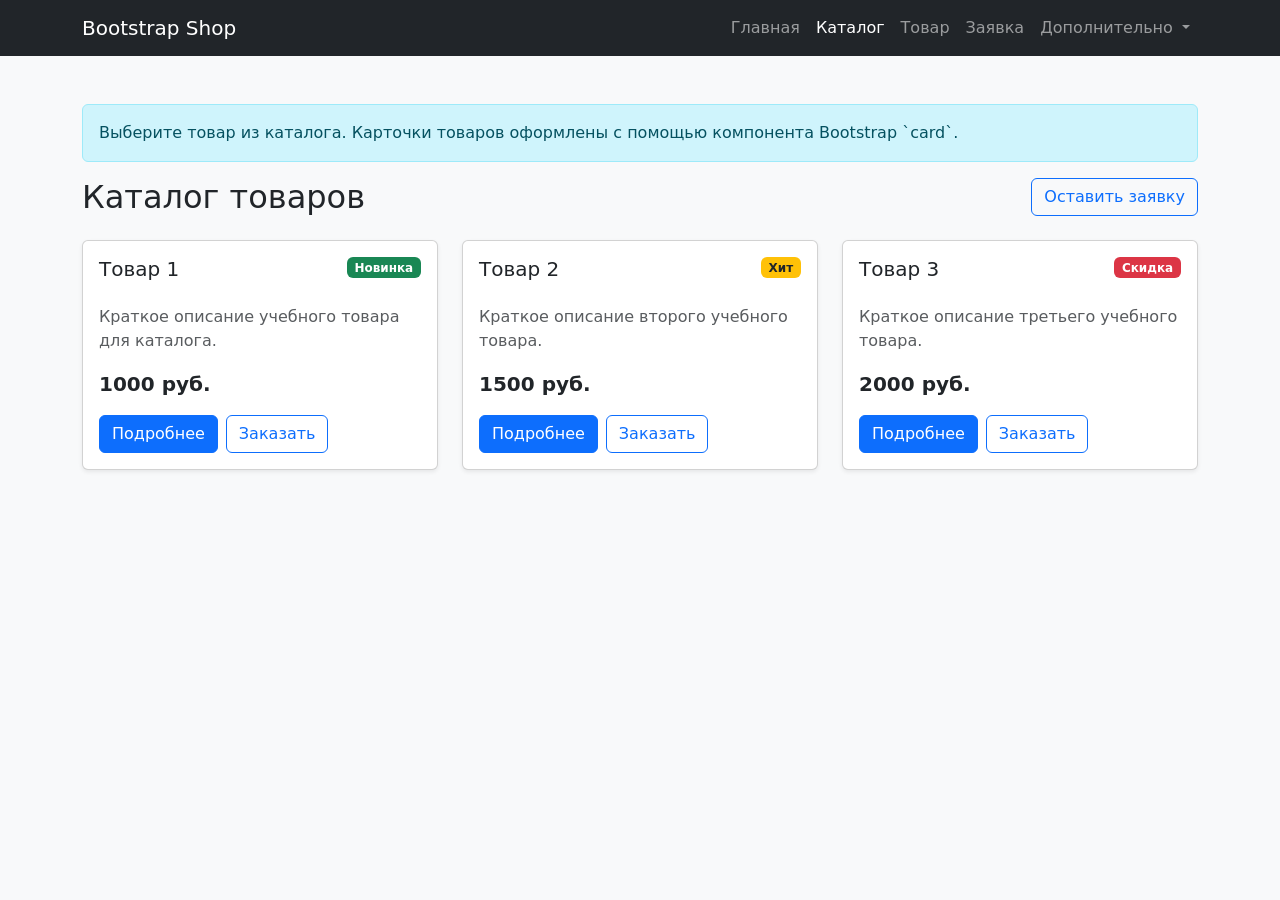
==== catalog.html @ 9eaaba3e "feat: add Bootstrap components pages" ====
<!DOCTYPE html>
<html lang="ru">
<head>
  <meta charset="UTF-8">
  <meta name="viewport" content="width=device-width, initial-scale=1.0">
  <title>Каталог — Bootstrap Shop</title>
  <link
    href="https://cdn.jsdelivr.net/npm/bootstrap@5.3.8/dist/css/bootstrap.min.css"
    rel="stylesheet"
  >
  <link rel="stylesheet" href="css/custom.css">
</head>
<body class="bg-light">
  <nav class="navbar navbar-expand-lg navbar-dark bg-dark">
    <div class="container">
      <a class="navbar-brand" href="index.html">Bootstrap Shop</a>
      <button
        class="navbar-toggler"
        type="button"
        data-bs-toggle="collapse"
        data-bs-target="#mainNavbar"
        aria-controls="mainNavbar"
        aria-expanded="false"
        aria-label="Переключить навигацию"
      >
        <span class="navbar-toggler-icon"></span>
      </button>
      <div class="collapse navbar-collapse" id="mainNavbar">
        <ul class="navbar-nav ms-auto">
          <li class="nav-item">
            <a class="nav-link" href="index.html">Главная</a>
          </li>
          <li class="nav-item">
            <a class="nav-link active" aria-current="page" href="catalog.html">Каталог</a>
          </li>
          <li class="nav-item">
            <a class="nav-link" href="product.html">Товар</a>
          </li>
          <li class="nav-item">
            <a class="nav-link" href="order.html">Заявка</a>
          </li>
          <li class="nav-item dropdown">
            <a
              class="nav-link dropdown-toggle"
              href="#"
              role="button"
              data-bs-toggle="dropdown"
              aria-expanded="false"
            >
              Дополнительно
            </a>
            <ul class="dropdown-menu">
              <li><a class="dropdown-item" href="catalog.html">Все товары</a></li>
              <li><a class="dropdown-item" href="order.html">Оформить заявку</a></li>
              <li><a class="dropdown-item" href="index.html#popular">Популярное</a></li>
            </ul>
          </li>
        </ul>
      </div>
    </div>
  </nav>

  <main class="container my-5">
    <div class="alert alert-info" role="alert">
      Выберите товар из каталога. Карточки товаров оформлены с помощью компонента Bootstrap `card`.
    </div>
    <div class="d-flex justify-content-between align-items-center mb-4">
      <h1 class="h2 mb-0">Каталог товаров</h1>
      <a class="btn btn-outline-primary" href="order.html">
        Оставить заявку
      </a>
    </div>
    <div class="row g-4">
      <div class="col-12 col-md-6 col-lg-4">
        <div class="card h-100 shadow-sm">
          <div class="card-body d-flex flex-column">
            <div class="d-flex justify-content-between align-items-start mb-3">
              <h2 class="card-title h5">Товар 1</h2>
              <span class="badge bg-success">Новинка</span>
            </div>
            <p class="card-text text-muted">
              Краткое описание учебного товара для каталога.
            </p>
            <p class="fw-bold fs-5 mt-auto">1000 руб.</p>
            <div class="d-flex gap-2">
              <a class="btn btn-primary" href="product.html">Подробнее</a>
              <button
                class="btn btn-outline-primary"
                type="button"
                data-bs-toggle="modal"
                data-bs-target="#orderModal"
              >
                Заказать
              </button>
            </div>
          </div>
        </div>
      </div>
      <div class="col-12 col-md-6 col-lg-4">
        <div class="card h-100 shadow-sm">
          <div class="card-body d-flex flex-column">
            <div class="d-flex justify-content-between align-items-start mb-3">
              <h2 class="card-title h5">Товар 2</h2>
              <span class="badge bg-warning text-dark">Хит</span>
            </div>
            <p class="card-text text-muted">
              Краткое описание второго учебного товара.
            </p>
            <p class="fw-bold fs-5 mt-auto">1500 руб.</p>
            <div class="d-flex gap-2">
              <a class="btn btn-primary" href="product.html">Подробнее</a>
              <button
                class="btn btn-outline-primary"
                type="button"
                data-bs-toggle="modal"
                data-bs-target="#orderModal"
              >
                Заказать
              </button>
            </div>
          </div>
        </div>
      </div>
      <div class="col-12 col-md-6 col-lg-4">
        <div class="card h-100 shadow-sm">
          <div class="card-body d-flex flex-column">
            <div class="d-flex justify-content-between align-items-start mb-3">
              <h2 class="card-title h5">Товар 3</h2>
              <span class="badge bg-danger">Скидка</span>
            </div>
            <p class="card-text text-muted">
              Краткое описание третьего учебного товара.
            </p>
            <p class="fw-bold fs-5 mt-auto">2000 руб.</p>
            <div class="d-flex gap-2">
              <a class="btn btn-primary" href="product.html">Подробнее</a>
              <button
                class="btn btn-outline-primary"
                type="button"
                data-bs-toggle="modal"
                data-bs-target="#orderModal"
              >
                Заказать
              </button>
            </div>
          </div>
        </div>
      </div>
    </div>
  </main>

  <div
    class="modal fade"
    id="orderModal"
    tabindex="-1"
    aria-labelledby="orderModalLabel"
    aria-hidden="true"
  >
    <div class="modal-dialog">
      <div class="modal-content">
        <div class="modal-header">
          <h2 class="modal-title h5" id="orderModalLabel">
            Быстрая заявка
          </h2>
          <button
            type="button"
            class="btn-close"
            data-bs-dismiss="modal"
            aria-label="Закрыть"
          ></button>
        </div>
        <div class="modal-body">
          <p class="text-muted">
            Оставьте контактные данные, и менеджер свяжется с вами.
          </p>
          <form>
            <div class="mb-3">
              <label for="modal-name" class="form-label">Имя</label>
              <input id="modal-name" type="text" class="form-control" required>
            </div>
            <div class="mb-3">
              <label for="modal-phone" class="form-label">Телефон</label>
              <input id="modal-phone" type="tel" class="form-control" required>
            </div>
            <div class="form-check mb-3">
              <input id="modal-agree" class="form-check-input" type="checkbox" required>
              <label class="form-check-label" for="modal-agree">
                Согласен на обработку данных
              </label>
            </div>
          </form>
        </div>
        <div class="modal-footer">
          <button type="button" class="btn btn-secondary" data-bs-dismiss="modal">
            Закрыть
          </button>
          <button type="button" class="btn btn-primary">
            Отправить
          </button>
        </div>
      </div>
    </div>
  </div>

  <script
    src="https://cdn.jsdelivr.net/npm/bootstrap@5.3.8/dist/js/bootstrap.bundle.min.js">
  </script>
</body>
</html>
---- css/custom.css ----
body {
  min-height: 100vh;
}

.placeholder-box {
  min-height: 240px;
}

.placeholder-image {
  min-height: 320px;
}

.card-img-top {
  height: 180px;
  object-fit: cover;
}
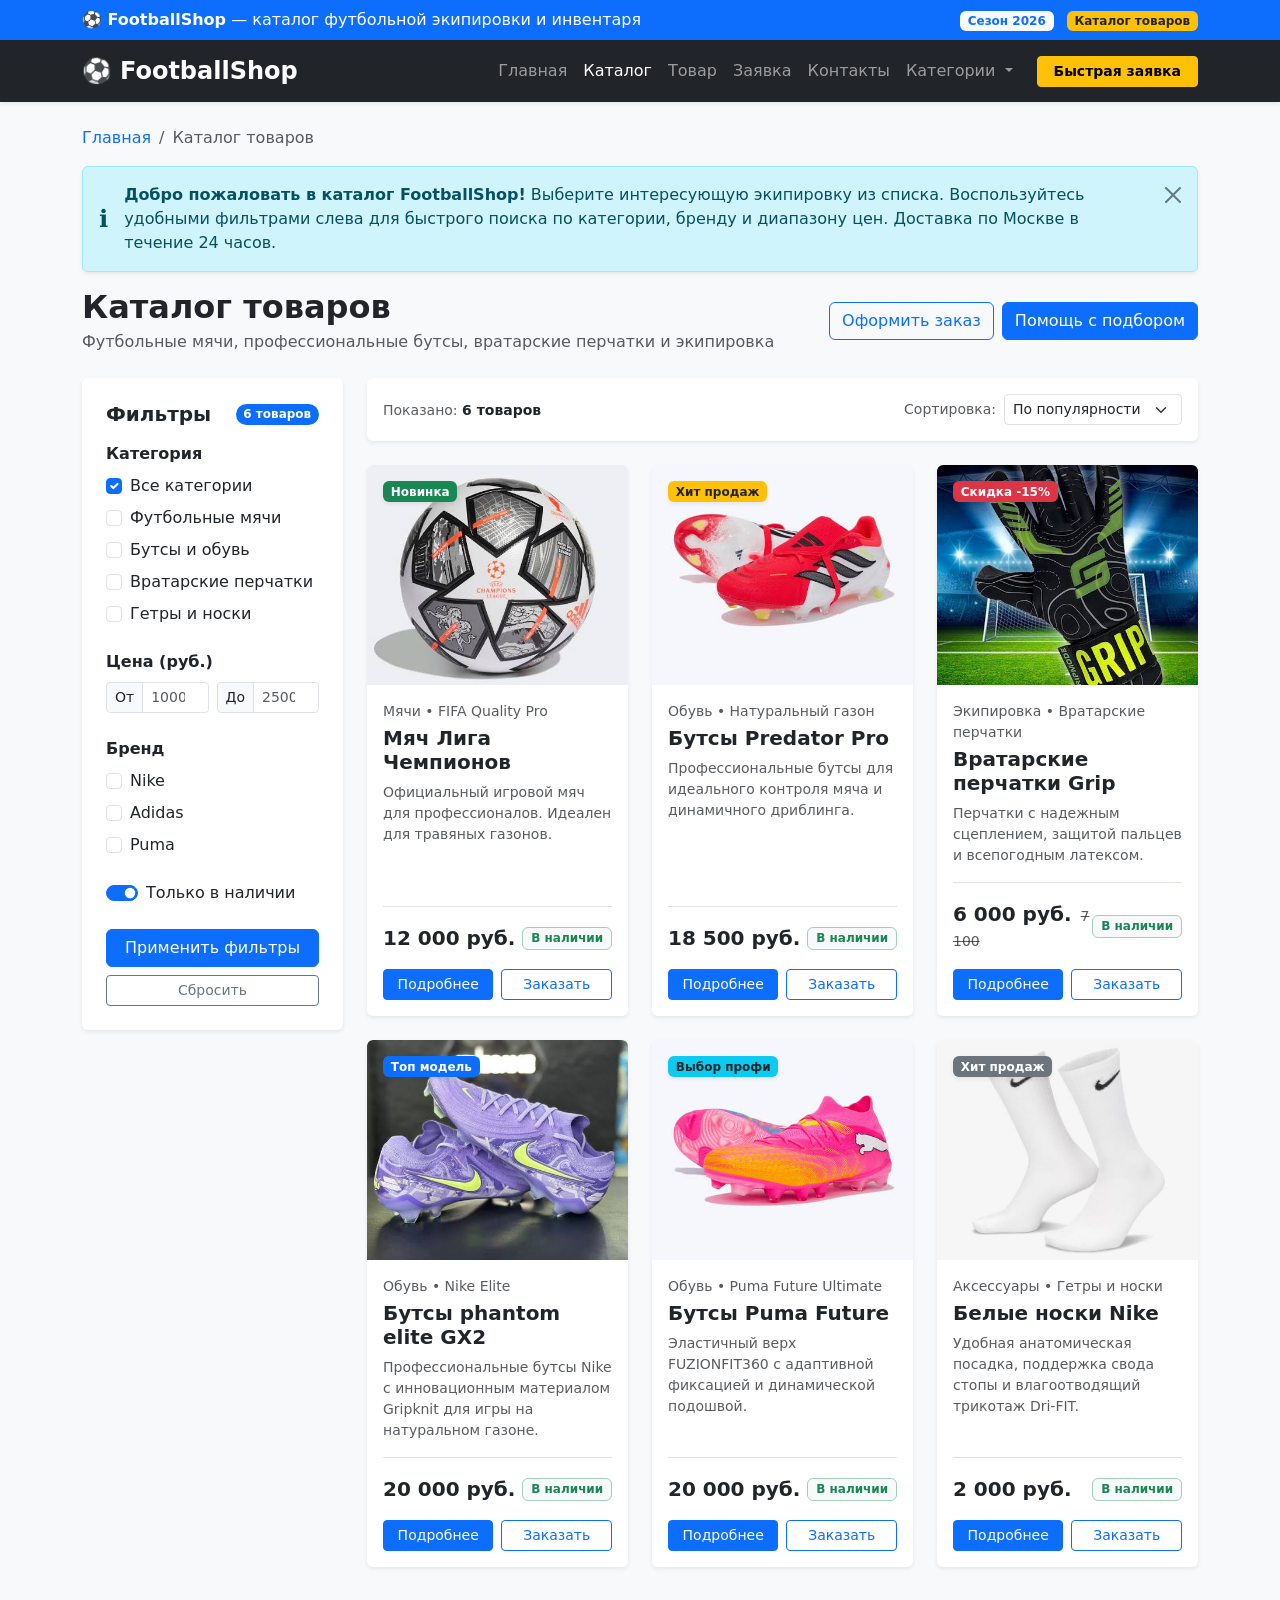
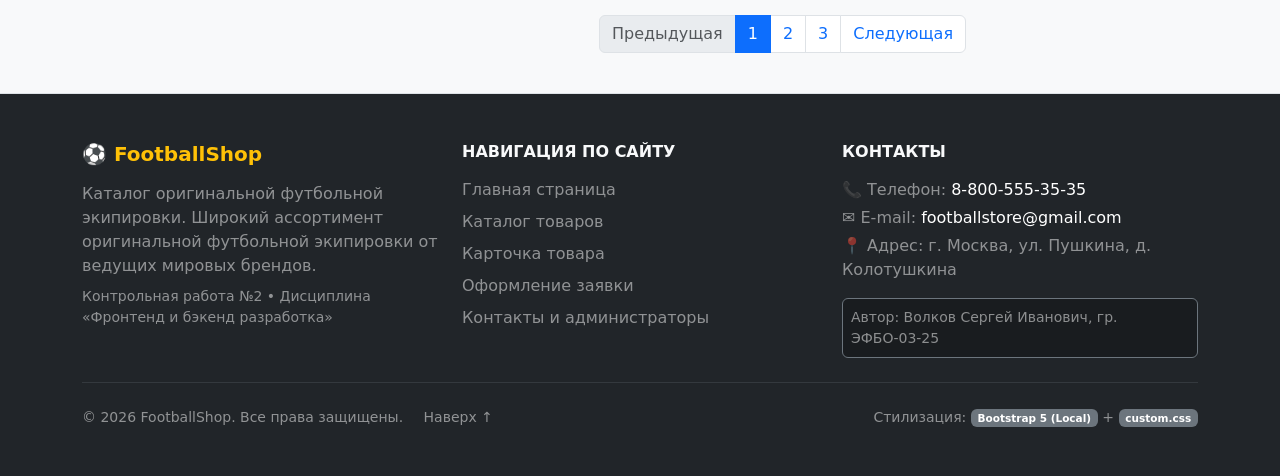
==== commit d5f377f2: "fix: prepare Bootstrap project for submission" ====
--- a/catalog.html
+++ b/catalog.html
@@ -3,17 +3,42 @@
 <head>
   <meta charset="UTF-8">
   <meta name="viewport" content="width=device-width, initial-scale=1.0">
-  <title>Каталог — Bootstrap Shop</title>
-  <link
-    href="https://cdn.jsdelivr.net/npm/bootstrap@5.3.8/dist/css/bootstrap.min.css"
-    rel="stylesheet"
-  >
+  <meta name="description" content="Каталог футбольной экипировки интернет-магазина FootballShop. Мячи, бутсы, перчатки и аксессуары.">
+  <meta property="og:type" content="website">
+  <meta property="og:title" content="Каталог товаров — FootballShop">
+  <meta property="og:description" content="Широкий ассортимент футбольных товаров от мировых брендов.">
+  <meta property="og:image" content="images/ball.jpg">
+  <title>Каталог товаров — FootballShop</title>
+
+  <!-- Локальное подключение Bootstrap 5 CSS -->
+  <link rel="stylesheet" href="vendor/bootstrap/css/bootstrap.min.css">
+  <!-- Пользовательский файл стилей после Bootstrap -->
   <link rel="stylesheet" href="css/custom.css">
 </head>
-<body class="bg-light">
-  <nav class="navbar navbar-expand-lg navbar-dark bg-dark">
+<body class="bg-light" id="top">
+
+  <!-- Верхняя информационная полоса (Header Top Bar) -->
+  <header class="bg-primary text-white py-2">
     <div class="container">
-      <a class="navbar-brand" href="index.html">Bootstrap Shop</a>
+      <div class="row align-items-center g-2">
+        <div class="col-12 col-md-8">
+          <span class="fw-semibold">⚽ FootballShop</span> — каталог футбольной экипировки и инвентаря
+        </div>
+        <div class="col-12 col-md-4 text-md-end">
+          <span class="badge bg-light text-primary me-2">Сезон 2026</span>
+          <span class="badge bg-warning text-dark">Каталог товаров</span>
+        </div>
+      </div>
+    </div>
+  </header>
+
+  <!-- Главная Bootstrap-навигация (Navbar) -->
+  <nav class="navbar navbar-expand-lg navbar-dark bg-dark sticky-top shadow-sm">
+    <div class="container">
+      <a class="navbar-brand fw-bold fs-4 d-flex align-items-center" href="index.html">
+        <span class="me-2 text-warning">⚽</span>FootballShop
+      </a>
+
       <button
         class="navbar-toggler"
         type="button"
@@ -25,8 +50,9 @@
       >
         <span class="navbar-toggler-icon"></span>
       </button>
+
       <div class="collapse navbar-collapse" id="mainNavbar">
-        <ul class="navbar-nav ms-auto">
+        <ul class="navbar-nav ms-auto align-items-lg-center">
           <li class="nav-item">
             <a class="nav-link" href="index.html">Главная</a>
           </li>
@@ -39,6 +65,9 @@
           <li class="nav-item">
             <a class="nav-link" href="order.html">Заявка</a>
           </li>
+          <li class="nav-item">
+            <a class="nav-link" href="contacts.html">Контакты</a>
+          </li>
           <li class="nav-item dropdown">
             <a
               class="nav-link dropdown-toggle"
@@ -47,108 +76,469 @@
               data-bs-toggle="dropdown"
               aria-expanded="false"
             >
-              Дополнительно
+              Категории
             </a>
-            <ul class="dropdown-menu">
-              <li><a class="dropdown-item" href="catalog.html">Все товары</a></li>
-              <li><a class="dropdown-item" href="order.html">Оформить заявку</a></li>
-              <li><a class="dropdown-item" href="index.html#popular">Популярное</a></li>
+            <ul class="dropdown-menu dropdown-menu-end shadow">
+              <li><a class="dropdown-item" href="#category-balls">Футбольные мячи</a></li>
+              <li><a class="dropdown-item" href="#category-boots">Футбольные бутсы</a></li>
+              <li><a class="dropdown-item" href="#category-gloves">Вратарская экипировка</a></li>
+              <li><a class="dropdown-item" href="#category-accessories">Гетры и аксессуары</a></li>
             </ul>
           </li>
+          <li class="nav-item ms-lg-3 mt-2 mt-lg-0">
+            <button
+              class="btn btn-warning btn-sm fw-bold px-3"
+              type="button"
+              data-bs-toggle="modal"
+              data-bs-target="#orderModal"
+              data-product="Консультация по каталогу"
+            >
+              Быстрая заявка
+            </button>
+          </li>
         </ul>
       </div>
     </div>
   </nav>
 
-  <main class="container my-5">
-    <div class="alert alert-info" role="alert">
-      Выберите товар из каталога. Карточки товаров оформлены с помощью компонента Bootstrap `card`.
+  <main class="container my-4">
+    <!-- Хлебные крошки (Breadcrumb) -->
+    <nav aria-label="breadcrumb" class="mb-3">
+      <ol class="breadcrumb">
+        <li class="breadcrumb-item"><a href="index.html" class="text-decoration-none">Главная</a></li>
+        <li class="breadcrumb-item active" aria-current="page">Каталог товаров</li>
+      </ol>
+    </nav>
+
+    <!-- Информационное сообщение (Alert) -->
+    <div class="alert alert-info alert-dismissible fade show d-flex align-items-center shadow-sm" role="alert">
+      <span class="fs-4 me-3">ℹ️</span>
+      <div>
+        <strong>Добро пожаловать в каталог FootballShop!</strong> Выберите интересующую экипировку из списка. Воспользуйтесь удобными фильтрами слева для быстрого поиска по категории, бренду и диапазону цен. Доставка по Москве в течение 24 часов.
+      </div>
+      <button type="button" class="btn-close" data-bs-dismiss="alert" aria-label="Закрыть"></button>
     </div>
-    <div class="d-flex justify-content-between align-items-center mb-4">
-      <h1 class="h2 mb-0">Каталог товаров</h1>
-      <a class="btn btn-outline-primary" href="order.html">
-        Оставить заявку
-      </a>
+
+    <!-- Заголовок страницы и быстрые действия -->
+    <div class="d-flex justify-content-between align-items-center mb-4 flex-wrap gap-2">
+      <div>
+        <h1 class="h2 fw-bold mb-1">Каталог товаров</h1>
+        <p class="text-muted mb-0">Футбольные мячи, профессиональные бутсы, вратарские перчатки и экипировка</p>
+      </div>
+      <div class="d-flex gap-2">
+        <a class="btn btn-outline-primary" href="order.html">
+          Оформить заказ
+        </a>
+        <button
+          class="btn btn-primary"
+          type="button"
+          data-bs-toggle="modal"
+          data-bs-target="#orderModal"
+          data-product="Подбор размера"
+        >
+          Помощь с подбором
+        </button>
+      </div>
     </div>
+
+    <!-- Основная раскладка: Фильтры (aside) + Сетка товаров (section) -->
     <div class="row g-4">
-      <div class="col-12 col-md-6 col-lg-4">
-        <div class="card h-100 shadow-sm">
-          <div class="card-body d-flex flex-column">
-            <div class="d-flex justify-content-between align-items-start mb-3">
-              <h2 class="card-title h5">Товар 1</h2>
-              <span class="badge bg-success">Новинка</span>
-            </div>
-            <p class="card-text text-muted">
-              Краткое описание учебного товара для каталога.
-            </p>
-            <p class="fw-bold fs-5 mt-auto">1000 руб.</p>
-            <div class="d-flex gap-2">
-              <a class="btn btn-primary" href="product.html">Подробнее</a>
-              <button
-                class="btn btn-outline-primary"
-                type="button"
-                data-bs-toggle="modal"
-                data-bs-target="#orderModal"
-              >
-                Заказать
-              </button>
-            </div>
-          </div>
-        </div>
-      </div>
-      <div class="col-12 col-md-6 col-lg-4">
-        <div class="card h-100 shadow-sm">
-          <div class="card-body d-flex flex-column">
-            <div class="d-flex justify-content-between align-items-start mb-3">
-              <h2 class="card-title h5">Товар 2</h2>
-              <span class="badge bg-warning text-dark">Хит</span>
-            </div>
-            <p class="card-text text-muted">
-              Краткое описание второго учебного товара.
-            </p>
-            <p class="fw-bold fs-5 mt-auto">1500 руб.</p>
-            <div class="d-flex gap-2">
-              <a class="btn btn-primary" href="product.html">Подробнее</a>
-              <button
-                class="btn btn-outline-primary"
-                type="button"
-                data-bs-toggle="modal"
-                data-bs-target="#orderModal"
-              >
-                Заказать
-              </button>
-            </div>
-          </div>
-        </div>
-      </div>
-      <div class="col-12 col-md-6 col-lg-4">
-        <div class="card h-100 shadow-sm">
-          <div class="card-body d-flex flex-column">
-            <div class="d-flex justify-content-between align-items-start mb-3">
-              <h2 class="card-title h5">Товар 3</h2>
-              <span class="badge bg-danger">Скидка</span>
-            </div>
-            <p class="card-text text-muted">
-              Краткое описание третьего учебного товара.
-            </p>
-            <p class="fw-bold fs-5 mt-auto">2000 руб.</p>
-            <div class="d-flex gap-2">
-              <a class="btn btn-primary" href="product.html">Подробнее</a>
-              <button
-                class="btn btn-outline-primary"
-                type="button"
-                data-bs-toggle="modal"
-                data-bs-target="#orderModal"
-              >
-                Заказать
-              </button>
-            </div>
-          </div>
-        </div>
-      </div>
+      <!-- Боковая панель фильтрации (col-12 col-lg-3) -->
+      <aside class="col-12 col-lg-3">
+        <div class="card border-0 shadow-sm p-4 sticky-filters bg-white">
+          <div class="d-flex justify-content-between align-items-center mb-3">
+            <h2 class="h5 fw-bold mb-0">Фильтры</h2>
+            <span class="badge bg-primary rounded-pill">6 товаров</span>
+          </div>
+
+          <form action="#" method="get">
+            <!-- Фильтр по категории -->
+            <div class="mb-4">
+              <label class="form-label fw-semibold text-dark">Категория</label>
+              <div class="form-check mb-2">
+                <input class="form-check-input" type="checkbox" id="cat-all" name="cat" value="all" checked>
+                <label class="form-check-label" for="cat-all">Все категории</label>
+              </div>
+              <div class="form-check mb-2">
+                <input class="form-check-input" type="checkbox" id="cat-balls" name="cat" value="balls">
+                <label class="form-check-label" for="cat-balls">Футбольные мячи</label>
+              </div>
+              <div class="form-check mb-2">
+                <input class="form-check-input" type="checkbox" id="cat-boots" name="cat" value="boots">
+                <label class="form-check-label" for="cat-boots">Бутсы и обувь</label>
+              </div>
+              <div class="form-check mb-2">
+                <input class="form-check-input" type="checkbox" id="cat-gloves" name="cat" value="gloves">
+                <label class="form-check-label" for="cat-gloves">Вратарские перчатки</label>
+              </div>
+              <div class="form-check mb-2">
+                <input class="form-check-input" type="checkbox" id="cat-socks" name="cat" value="socks">
+                <label class="form-check-label" for="cat-socks">Гетры и носки</label>
+              </div>
+            </div>
+
+            <!-- Фильтр по цене -->
+            <div class="mb-4">
+              <label class="form-label fw-semibold text-dark">Цена (руб.)</label>
+              <div class="row g-2">
+                <div class="col-6">
+                  <div class="input-group input-group-sm">
+                    <span class="input-group-text">От</span>
+                    <input type="number" class="form-control" name="price-min" placeholder="1000" min="0">
+                  </div>
+                </div>
+                <div class="col-6">
+                  <div class="input-group input-group-sm">
+                    <span class="input-group-text">До</span>
+                    <input type="number" class="form-control" name="price-max" placeholder="25000" min="0">
+                  </div>
+                </div>
+              </div>
+            </div>
+
+            <!-- Фильтр по бренду -->
+            <div class="mb-4">
+              <label class="form-label fw-semibold text-dark">Бренд</label>
+              <div class="form-check mb-2">
+                <input class="form-check-input" type="checkbox" id="brand-nike" name="brand" value="nike">
+                <label class="form-check-label" for="brand-nike">Nike</label>
+              </div>
+              <div class="form-check mb-2">
+                <input class="form-check-input" type="checkbox" id="brand-adidas" name="brand" value="adidas">
+                <label class="form-check-label" for="brand-adidas">Adidas</label>
+              </div>
+              <div class="form-check mb-2">
+                <input class="form-check-input" type="checkbox" id="brand-puma" name="brand" value="puma">
+                <label class="form-check-label" for="brand-puma">Puma</label>
+              </div>
+            </div>
+
+            <!-- Статус наличия -->
+            <div class="mb-4">
+              <div class="form-check form-switch">
+                <input class="form-check-input" type="checkbox" id="in-stock" name="stock" checked>
+                <label class="form-check-label" for="in-stock">Только в наличии</label>
+              </div>
+            </div>
+
+            <!-- Кнопки управления фильтрами -->
+            <div class="d-grid gap-2">
+              <button class="btn btn-primary" type="submit">Применить фильтры</button>
+              <button class="btn btn-outline-secondary btn-sm" type="reset">Сбросить</button>
+            </div>
+          </form>
+        </div>
+      </aside>
+
+      <!-- Список товаров (col-12 col-lg-9) -->
+      <section class="col-12 col-lg-9">
+        <!-- Панель сортировки и режима отображения -->
+        <div class="card border-0 shadow-sm p-3 mb-4 bg-white">
+          <div class="row align-items-center g-2">
+            <div class="col-12 col-sm-6">
+              <span class="text-muted small">Показано: <strong class="text-dark">6 товаров</strong></span>
+            </div>
+            <div class="col-12 col-sm-6 text-sm-end">
+              <div class="d-inline-flex align-items-center gap-2">
+                <label for="sortSelect" class="form-label mb-0 small text-muted text-nowrap">Сортировка:</label>
+                <select id="sortSelect" class="form-select form-select-sm" style="width: auto;">
+                  <option value="popular">По популярности</option>
+                  <option value="price-asc">Сначала дешевле</option>
+                  <option value="price-desc">Сначала дороже</option>
+                  <option value="new">Новинки сезона</option>
+                </select>
+              </div>
+            </div>
+          </div>
+        </div>
+
+        <!-- Сетка карточек товаров (row g-4) -->
+        <div class="row g-4">
+          <!-- Товар 1: Мяч Лига Чемпионов -->
+          <div class="col-12 col-md-6 col-lg-4" id="category-balls">
+            <div class="card h-100 shadow-sm product-card border-0 overflow-hidden bg-white">
+              <div class="position-relative overflow-hidden">
+                <span class="position-absolute top-0 start-0 m-3 badge bg-success shadow-sm">Новинка</span>
+                <img src="images/ball.jpg" class="card-img-top" alt="Мяч Лига Чемпионов">
+              </div>
+              <div class="card-body d-flex flex-column p-3">
+                <div class="text-muted small mb-1">Мячи • FIFA Quality Pro</div>
+                <h3 class="card-title h5 fw-bold mb-2">Мяч Лига Чемпионов</h3>
+                <p class="card-text text-muted small">
+                  Официальный игровой мяч для профессионалов. Идеален для травяных газонов.
+                </p>
+                <div class="mt-auto pt-3 border-top">
+                  <div class="d-flex justify-content-between align-items-center mb-3">
+                    <span class="fs-5 fw-bold text-dark">12 000 руб.</span>
+                    <span class="badge bg-light text-success border border-success-subtle">В наличии</span>
+                  </div>
+                  <div class="d-flex gap-2">
+                    <a class="btn btn-primary btn-sm w-50" href="product.html">Подробнее</a>
+                    <button
+                      class="btn btn-outline-primary btn-sm w-50"
+                      type="button"
+                      data-bs-toggle="modal"
+                      data-bs-target="#orderModal"
+                      data-product="Мяч Лига Чемпионов"
+                    >
+                      Заказать
+                    </button>
+                  </div>
+                </div>
+              </div>
+            </div>
+          </div>
+
+          <!-- Товар 2: Бутсы Predator Pro -->
+          <div class="col-12 col-md-6 col-lg-4" id="category-boots">
+            <div class="card h-100 shadow-sm product-card border-0 overflow-hidden bg-white">
+              <div class="position-relative overflow-hidden">
+                <span class="position-absolute top-0 start-0 m-3 badge bg-warning text-dark shadow-sm">Хит продаж</span>
+                <img src="images/boots.jpg" class="card-img-top" alt="Бутсы Predator Pro">
+              </div>
+              <div class="card-body d-flex flex-column p-3">
+                <div class="text-muted small mb-1">Обувь • Натуральный газон</div>
+                <h3 class="card-title h5 fw-bold mb-2">Бутсы Predator Pro</h3>
+                <p class="card-text text-muted small">
+                  Профессиональные бутсы для идеального контроля мяча и динамичного дриблинга.
+                </p>
+                <div class="mt-auto pt-3 border-top">
+                  <div class="d-flex justify-content-between align-items-center mb-3">
+                    <span class="fs-5 fw-bold text-dark">18 500 руб.</span>
+                    <span class="badge bg-light text-success border border-success-subtle">В наличии</span>
+                  </div>
+                  <div class="d-flex gap-2">
+                    <a class="btn btn-primary btn-sm w-50" href="product.html">Подробнее</a>
+                    <button
+                      class="btn btn-outline-primary btn-sm w-50"
+                      type="button"
+                      data-bs-toggle="modal"
+                      data-bs-target="#orderModal"
+                      data-product="Бутсы Predator Pro"
+                    >
+                      Заказать
+                    </button>
+                  </div>
+                </div>
+              </div>
+            </div>
+          </div>
+
+          <!-- Товар 3: Вратарские перчатки Grip -->
+          <div class="col-12 col-md-6 col-lg-4" id="category-gloves">
+            <div class="card h-100 shadow-sm product-card border-0 overflow-hidden bg-white">
+              <div class="position-relative overflow-hidden">
+                <span class="position-absolute top-0 start-0 m-3 badge bg-danger shadow-sm">Скидка -15%</span>
+                <img src="images/hands.jpg" class="card-img-top" alt="Вратарские перчатки Grip">
+              </div>
+              <div class="card-body d-flex flex-column p-3">
+                <div class="text-muted small mb-1">Экипировка • Вратарские перчатки</div>
+                <h3 class="card-title h5 fw-bold mb-2">Вратарские перчатки Grip</h3>
+                <p class="card-text text-muted small">
+                  Перчатки с надежным сцеплением, защитой пальцев и всепогодным латексом.
+                </p>
+                <div class="mt-auto pt-3 border-top">
+                  <div class="d-flex justify-content-between align-items-center mb-3">
+                    <div>
+                      <span class="fs-5 fw-bold text-dark">6 000 руб.</span>
+                      <span class="text-decoration-line-through text-muted small ms-1">7 100</span>
+                    </div>
+                    <span class="badge bg-light text-success border border-success-subtle">В наличии</span>
+                  </div>
+                  <div class="d-flex gap-2">
+                    <a class="btn btn-primary btn-sm w-50" href="product.html">Подробнее</a>
+                    <button
+                      class="btn btn-outline-primary btn-sm w-50"
+                      type="button"
+                      data-bs-toggle="modal"
+                      data-bs-target="#orderModal"
+                      data-product="Вратарские перчатки Grip"
+                    >
+                      Заказать
+                    </button>
+                  </div>
+                </div>
+              </div>
+            </div>
+          </div>
+
+          <!-- Товар 4: Бутсы phantom elite GX2 -->
+          <div class="col-12 col-md-6 col-lg-4">
+            <div class="card h-100 shadow-sm product-card border-0 overflow-hidden bg-white">
+              <div class="position-relative overflow-hidden">
+                <span class="position-absolute top-0 start-0 m-3 badge bg-primary shadow-sm">Топ модель</span>
+                <img src="images/phantom.jpg" class="card-img-top" alt="Бутсы phantom elite GX2">
+              </div>
+              <div class="card-body d-flex flex-column p-3">
+                <div class="text-muted small mb-1">Обувь • Nike Elite</div>
+                <h3 class="card-title h5 fw-bold mb-2">Бутсы phantom elite GX2</h3>
+                <p class="card-text text-muted small">
+                  Профессиональные бутсы Nike с инновационным материалом Gripknit для игры на натуральном газоне.
+                </p>
+                <div class="mt-auto pt-3 border-top">
+                  <div class="d-flex justify-content-between align-items-center mb-3">
+                    <span class="fs-5 fw-bold text-dark">20 000 руб.</span>
+                    <span class="badge bg-light text-success border border-success-subtle">В наличии</span>
+                  </div>
+                  <div class="d-flex gap-2">
+                    <a class="btn btn-primary btn-sm w-50" href="product.html">Подробнее</a>
+                    <button
+                      class="btn btn-outline-primary btn-sm w-50"
+                      type="button"
+                      data-bs-toggle="modal"
+                      data-bs-target="#orderModal"
+                      data-product="Бутсы phantom elite GX2"
+                    >
+                      Заказать
+                    </button>
+                  </div>
+                </div>
+              </div>
+            </div>
+          </div>
+
+          <!-- Товар 5: Бутсы Puma Future -->
+          <div class="col-12 col-md-6 col-lg-4">
+            <div class="card h-100 shadow-sm product-card border-0 overflow-hidden bg-white">
+              <div class="position-relative overflow-hidden">
+                <span class="position-absolute top-0 start-0 m-3 badge bg-info text-dark shadow-sm">Выбор профи</span>
+                <img src="images/puma.jpg" class="card-img-top" alt="Бутсы Puma Future">
+              </div>
+              <div class="card-body d-flex flex-column p-3">
+                <div class="text-muted small mb-1">Обувь • Puma Future Ultimate</div>
+                <h3 class="card-title h5 fw-bold mb-2">Бутсы Puma Future</h3>
+                <p class="card-text text-muted small">
+                  Эластичный верх FUZIONFIT360 с адаптивной фиксацией и динамической подошвой.
+                </p>
+                <div class="mt-auto pt-3 border-top">
+                  <div class="d-flex justify-content-between align-items-center mb-3">
+                    <span class="fs-5 fw-bold text-dark">20 000 руб.</span>
+                    <span class="badge bg-light text-success border border-success-subtle">В наличии</span>
+                  </div>
+                  <div class="d-flex gap-2">
+                    <a class="btn btn-primary btn-sm w-50" href="product.html">Подробнее</a>
+                    <button
+                      class="btn btn-outline-primary btn-sm w-50"
+                      type="button"
+                      data-bs-toggle="modal"
+                      data-bs-target="#orderModal"
+                      data-product="Бутсы Puma Future"
+                    >
+                      Заказать
+                    </button>
+                  </div>
+                </div>
+              </div>
+            </div>
+          </div>
+
+          <!-- Товар 6: Белые носки Nike -->
+          <div class="col-12 col-md-6 col-lg-4" id="category-accessories">
+            <div class="card h-100 shadow-sm product-card border-0 overflow-hidden bg-white">
+              <div class="position-relative overflow-hidden">
+                <span class="position-absolute top-0 start-0 m-3 badge bg-secondary shadow-sm">Хит продаж</span>
+                <img src="images/whiteSocks.jpg" class="card-img-top" alt="Белые носки Nike">
+              </div>
+              <div class="card-body d-flex flex-column p-3">
+                <div class="text-muted small mb-1">Аксессуары • Гетры и носки</div>
+                <h3 class="card-title h5 fw-bold mb-2">Белые носки Nike</h3>
+                <p class="card-text text-muted small">
+                  Удобная анатомическая посадка, поддержка свода стопы и влагоотводящий трикотаж Dri-FIT.
+                </p>
+                <div class="mt-auto pt-3 border-top">
+                  <div class="d-flex justify-content-between align-items-center mb-3">
+                    <span class="fs-5 fw-bold text-dark">2 000 руб.</span>
+                    <span class="badge bg-light text-success border border-success-subtle">В наличии</span>
+                  </div>
+                  <div class="d-flex gap-2">
+                    <a class="btn btn-primary btn-sm w-50" href="product.html">Подробнее</a>
+                    <button
+                      class="btn btn-outline-primary btn-sm w-50"
+                      type="button"
+                      data-bs-toggle="modal"
+                      data-bs-target="#orderModal"
+                      data-product="Белые носки Nike"
+                    >
+                      Заказать
+                    </button>
+                  </div>
+                </div>
+              </div>
+            </div>
+          </div>
+        </div>
+
+        <!-- Дополнительный компонент: Пагинация (Pagination) -->
+        <nav aria-label="Навигация по страницам каталога" class="mt-5">
+          <ul class="pagination justify-content-center">
+            <li class="page-item disabled">
+              <a class="page-link" href="#" tabindex="-1" aria-disabled="true">Предыдущая</a>
+            </li>
+            <li class="page-item active" aria-current="page">
+              <a class="page-link" href="#">1</a>
+            </li>
+            <li class="page-item"><a class="page-link" href="#">2</a></li>
+            <li class="page-item"><a class="page-link" href="#">3</a></li>
+            <li class="page-item">
+              <a class="page-link" href="#">Следующая</a>
+            </li>
+          </ul>
+        </nav>
+      </section>
     </div>
   </main>
 
+  <!-- Подвал страницы (Footer) -->
+  <footer class="bg-dark text-white py-5 mt-auto border-top">
+    <div class="container">
+      <div class="row g-4">
+        <div class="col-12 col-md-4">
+          <h4 class="h5 fw-bold mb-3 text-warning">⚽ FootballShop</h4>
+          <p class="text-white-50 mb-2">
+            Каталог оригинальной футбольной экипировки. 
+            Широкий ассортимент оригинальной футбольной экипировки от ведущих мировых брендов.
+          </p>
+          <p class="text-white-50 small mb-0">
+            Контрольная работа №2 • Дисциплина «Фронтенд и бэкенд разработка»
+          </p>
+        </div>
+
+        <div class="col-12 col-sm-6 col-md-4">
+          <h4 class="h6 fw-bold mb-3 text-uppercase text-light">Навигация по сайту</h4>
+          <ul class="list-unstyled mb-0">
+            <li class="mb-2"><a class="text-white-50 text-decoration-none" href="index.html">Главная страница</a></li>
+            <li class="mb-2"><a class="text-white-50 text-decoration-none" href="catalog.html">Каталог товаров</a></li>
+            <li class="mb-2"><a class="text-white-50 text-decoration-none" href="product.html">Карточка товара</a></li>
+            <li class="mb-2"><a class="text-white-50 text-decoration-none" href="order.html">Оформление заявки</a></li>
+            <li class="mb-2"><a class="text-white-50 text-decoration-none" href="contacts.html">Контакты и администраторы</a></li>
+          </ul>
+        </div>
+
+        <div class="col-12 col-sm-6 col-md-4">
+          <h4 class="h6 fw-bold mb-3 text-uppercase text-light">Контакты</h4>
+          <p class="text-white-50 mb-1">📞 Телефон: <a class="text-white text-decoration-none" href="tel:88005553535">8-800-555-35-35</a></p>
+          <p class="text-white-50 mb-1">✉️ E-mail: <a class="text-white text-decoration-none" href="mailto:footballstore@gmail.com">footballstore@gmail.com</a></p>
+          <p class="text-white-50 mb-3">📍 Адрес: г. Москва, ул. Пушкина, д. Колотушкина</p>
+          <div class="p-2 rounded bg-black bg-opacity-25 border border-secondary text-white-50 small">
+            Автор: Волков Сергей Иванович, гр. ЭФБО-03-25
+          </div>
+        </div>
+      </div>
+
+      <hr class="my-4 border-secondary">
+
+      <div class="row align-items-center">
+        <div class="col-12 col-md-6 text-center text-md-start text-white-50 small">
+          &copy; 2026 FootballShop. Все права защищены. <a href="#top" class="text-white-50 text-decoration-none ms-3">Наверх ↑</a>
+        </div>
+        <div class="col-12 col-md-6 text-center text-md-end text-white-50 small mt-2 mt-md-0">
+          Стилизация: <span class="badge bg-secondary">Bootstrap 5 (Local)</span> + <span class="badge bg-secondary">custom.css</span>
+        </div>
+      </div>
+    </div>
+  </footer>
+
+  <!-- Модальное окно заявки (Modal) -->
   <div
     class="modal fade"
     id="orderModal"
@@ -156,54 +546,127 @@
     aria-labelledby="orderModalLabel"
     aria-hidden="true"
   >
-    <div class="modal-dialog">
-      <div class="modal-content">
-        <div class="modal-header">
-          <h2 class="modal-title h5" id="orderModalLabel">
-            Быстрая заявка
+    <div class="modal-dialog modal-dialog-centered">
+      <div class="modal-content border-0 shadow-lg">
+        <div class="modal-header bg-primary text-white">
+          <h2 class="modal-title h5 mb-0" id="orderModalLabel">
+            Оформление заявки на товар
           </h2>
           <button
             type="button"
-            class="btn-close"
+            class="btn-close btn-close-white"
             data-bs-dismiss="modal"
             aria-label="Закрыть"
           ></button>
         </div>
-        <div class="modal-body">
-          <p class="text-muted">
-            Оставьте контактные данные, и менеджер свяжется с вами.
-          </p>
-          <form>
+
+        <form id="modal-order-form" action="#" method="post">
+          <div class="modal-body p-4">
+            <p class="text-muted small mb-3">
+              Укажите контактные данные, и мы свяжемся с вами для подтверждения заказа.
+            </p>
+
+            <input type="hidden" id="modal-hidden-product" name="hidden-product" value="">
+
             <div class="mb-3">
-              <label for="modal-name" class="form-label">Имя</label>
-              <input id="modal-name" type="text" class="form-control" required>
-            </div>
+              <label for="modal-product" class="form-label fw-semibold">Выбранный товар</label>
+              <select id="modal-product" name="product" class="form-select">
+                <option value="Мяч Лига Чемпионов">Мяч Лига Чемпионов — 12 000 руб.</option>
+                <option value="Бутсы Predator Pro">Бутсы Predator Pro — 18 500 руб.</option>
+                <option value="Вратарские перчатки Grip">Вратарские перчатки Grip — 6 000 руб.</option>
+                <option value="Бутсы phantom elite GX2">Бутсы phantom elite GX2 — 20 000 руб.</option>
+                <option value="Бутсы Puma Future">Бутсы Puma Future — 20 000 руб.</option>
+                <option value="Белые носки Nike">Белые носки Nike — 2 000 руб.</option>
+                <option value="Консультация по каталогу">Консультация по каталогу</option>
+              </select>
+            </div>
+
             <div class="mb-3">
-              <label for="modal-phone" class="form-label">Телефон</label>
-              <input id="modal-phone" type="tel" class="form-control" required>
-            </div>
-            <div class="form-check mb-3">
-              <input id="modal-agree" class="form-check-input" type="checkbox" required>
-              <label class="form-check-label" for="modal-agree">
-                Согласен на обработку данных
+              <label for="modal-name" class="form-label fw-semibold">Ваше имя *</label>
+              <input
+                id="modal-name"
+                name="name"
+                type="text"
+                class="form-control"
+                placeholder="Иван Иванов"
+                minlength="2"
+                autocomplete="given-name"
+                required
+              >
+              <div class="invalid-feedback">Пожалуйста, укажите имя.</div>
+            </div>
+
+            <div class="mb-3">
+              <label for="modal-email" class="form-label fw-semibold">Электронная почта *</label>
+              <input
+                id="modal-email"
+                name="email"
+                type="email"
+                class="form-control"
+                placeholder="example@mail.ru"
+                autocomplete="email"
+                required
+              >
+              <div class="invalid-feedback">Укажите корректный e-mail.</div>
+            </div>
+
+            <div class="mb-3">
+              <label for="modal-phone" class="form-label fw-semibold">Телефон *</label>
+              <div class="input-group">
+                <span class="input-group-text">+7</span>
+                <input
+                  id="modal-phone"
+                  name="phone"
+                  type="tel"
+                  class="form-control"
+                  placeholder="(900) 000-00-00"
+                  pattern="\d{10}"
+                  required
+                >
+              </div>
+              <small class="form-text text-muted">10 цифр номера</small>
+            </div>
+
+            <div class="mb-3">
+              <label for="modal-comment" class="form-label fw-semibold">Комментарий</label>
+              <textarea
+                id="modal-comment"
+                name="comment"
+                rows="2"
+                class="form-control"
+                placeholder="Укажите размер или пожелания к доставке..."
+              ></textarea>
+            </div>
+
+            <div class="form-check mb-2">
+              <input
+                id="modal-agree"
+                name="agreement"
+                class="form-check-input"
+                type="checkbox"
+                required
+              >
+              <label class="form-check-label small" for="modal-agree">
+                Я согласен на обработку персональных данных *
               </label>
-            </div>
-          </form>
-        </div>
-        <div class="modal-footer">
-          <button type="button" class="btn btn-secondary" data-bs-dismiss="modal">
-            Закрыть
-          </button>
-          <button type="button" class="btn btn-primary">
-            Отправить
-          </button>
-        </div>
+              <div class="invalid-feedback">Необходимо согласие на обработку данных.</div>
+            </div>
+          </div>
+
+          <div class="modal-footer bg-light">
+            <button type="button" class="btn btn-secondary" data-bs-dismiss="modal">
+              Закрыть
+            </button>
+            <button type="submit" class="btn btn-primary fw-semibold px-4">
+              Отправить заявку
+            </button>
+          </div>
+        </form>
       </div>
     </div>
   </div>
 
-  <script
-    src="https://cdn.jsdelivr.net/npm/bootstrap@5.3.8/dist/js/bootstrap.bundle.min.js">
-  </script>
+  <!-- Локальный Bootstrap 5 JS Bundle -->
+  <script src="vendor/bootstrap/js/bootstrap.bundle.min.js"></script>
 </body>
 </html>
